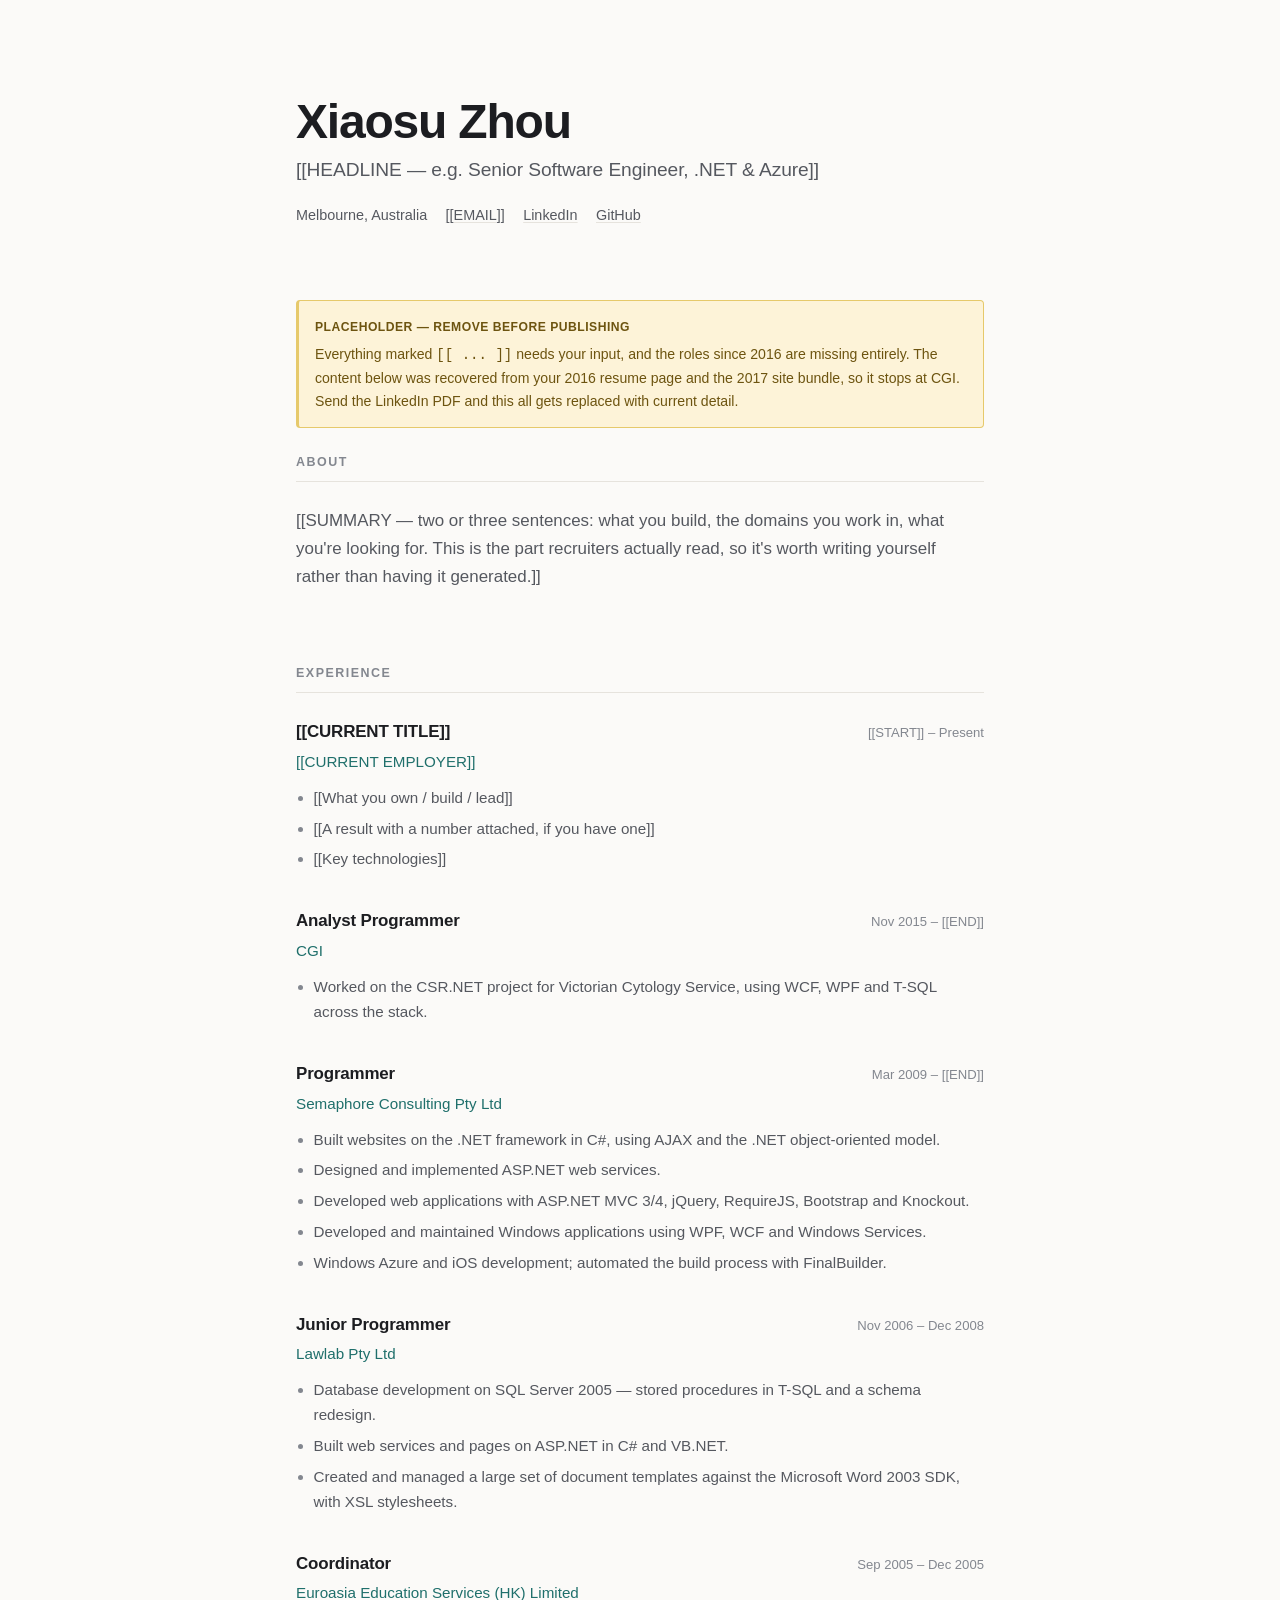
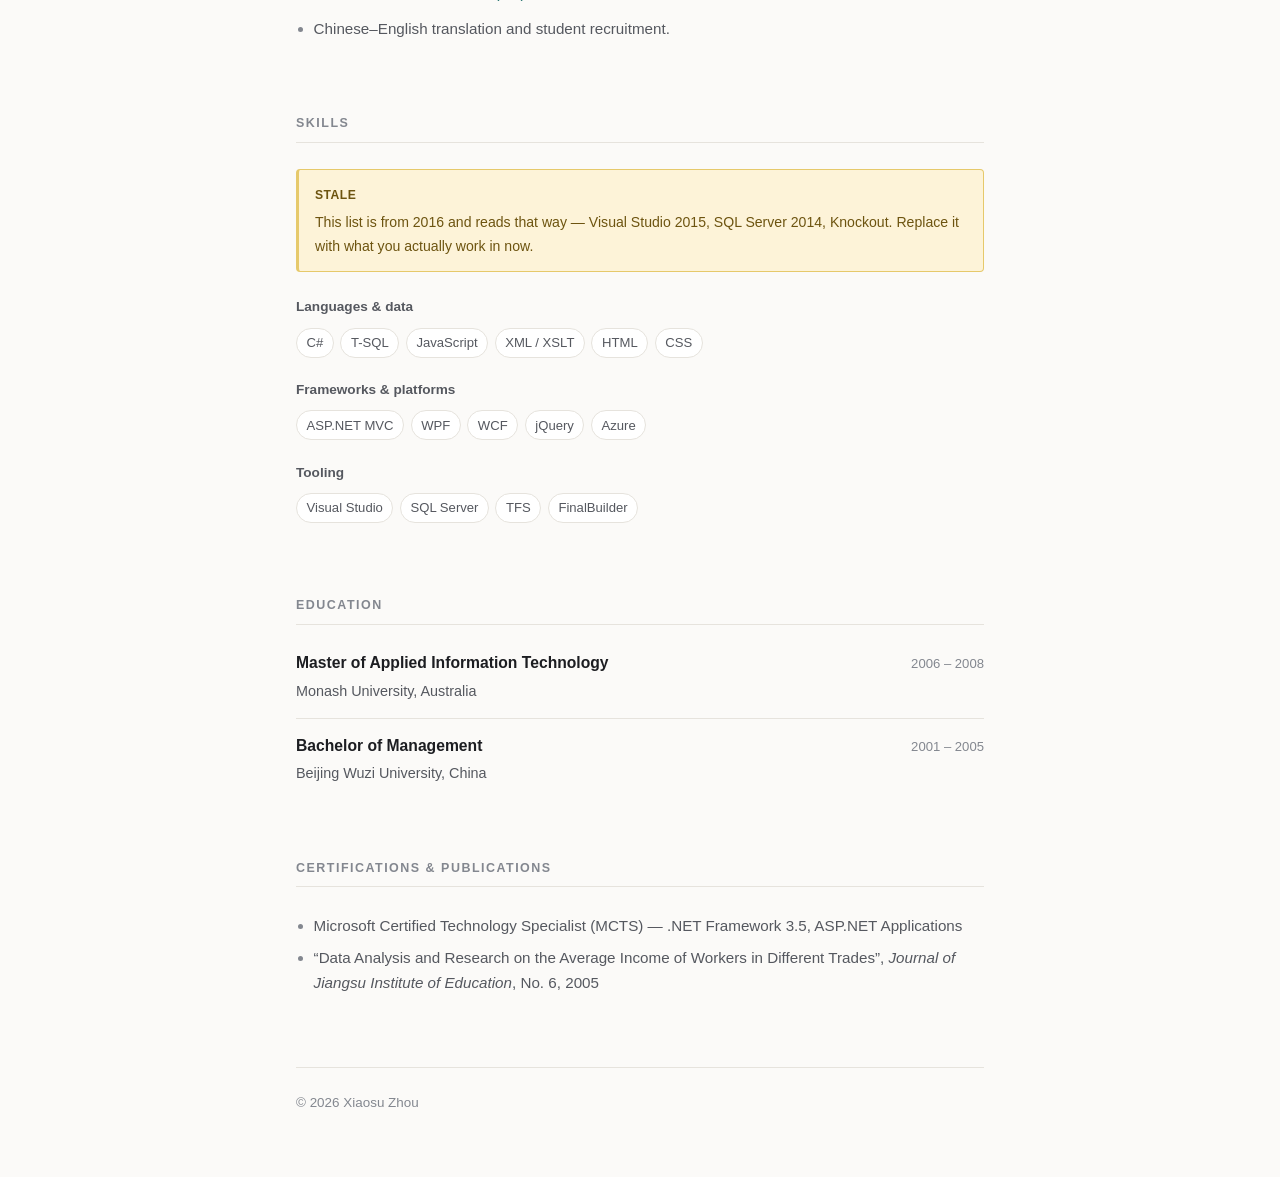
==== index.html @ 499b5896 "Add new plain HTML/CSS personal site Replaces the 2016 index.htm (moved to archive/) with a responsi" ====
<!DOCTYPE html>
<html lang="en">
<head>
<meta charset="utf-8">
<meta name="viewport" content="width=device-width, initial-scale=1">
<title>Xiaosu Zhou</title>
<meta name="description" content="Xiaosu Zhou — software developer based in Melbourne, Australia.">
<link rel="stylesheet" href="styles.css">
</head>
<body>
<main class="wrap">

   <header class="masthead">
      <h1 class="name">Xiaosu Zhou</h1>
      <p class="headline">[[HEADLINE — e.g. Senior Software Engineer, .NET &amp; Azure]]</p>
      <ul class="contact">
         <li>Melbourne, Australia</li>
         <li><a href="mailto:[[EMAIL]]">[[EMAIL]]</a></li>
         <li><a href="https://www.linkedin.com/in/xiaosu-zhou-181ba85/">LinkedIn</a></li>
         <li><a href="https://github.com/xiaosu">GitHub</a></li>
      </ul>
   </header>

   <div class="flag">
      <strong>Placeholder — remove before publishing</strong>
      <p>Everything marked <code>[[ ... ]]</code> needs your input, and the roles since 2016
         are missing entirely. The content below was recovered from your 2016 resume page and
         the 2017 site bundle, so it stops at CGI. Send the LinkedIn PDF and this all gets
         replaced with current detail.</p>
   </div>

   <section>
      <h2>About</h2>
      <p class="lede">[[SUMMARY — two or three sentences: what you build, the domains you work
         in, what you're looking for. This is the part recruiters actually read, so it's worth
         writing yourself rather than having it generated.]]</p>
   </section>

   <section>
      <h2>Experience</h2>

      <article class="role">
         <div class="role-head">
            <h3 class="role-title">[[CURRENT TITLE]]</h3>
            <span class="dates">[[START]] – Present</span>
         </div>
         <p class="employer">[[CURRENT EMPLOYER]]</p>
         <ul>
            <li>[[What you own / build / lead]]</li>
            <li>[[A result with a number attached, if you have one]]</li>
            <li>[[Key technologies]]</li>
         </ul>
      </article>

      <article class="role">
         <div class="role-head">
            <h3 class="role-title">Analyst Programmer</h3>
            <span class="dates">Nov 2015 – [[END]]</span>
         </div>
         <p class="employer">CGI</p>
         <ul>
            <li>Worked on the CSR.NET project for Victorian Cytology Service, using WCF, WPF
               and T-SQL across the stack.</li>
         </ul>
      </article>

      <article class="role">
         <div class="role-head">
            <h3 class="role-title">Programmer</h3>
            <span class="dates">Mar 2009 – [[END]]</span>
         </div>
         <p class="employer">Semaphore Consulting Pty Ltd</p>
         <ul>
            <li>Built websites on the .NET framework in C#, using AJAX and the .NET
               object-oriented model.</li>
            <li>Designed and implemented ASP.NET web services.</li>
            <li>Developed web applications with ASP.NET MVC 3/4, jQuery, RequireJS, Bootstrap
               and Knockout.</li>
            <li>Developed and maintained Windows applications using WPF, WCF and Windows
               Services.</li>
            <li>Windows Azure and iOS development; automated the build process with
               FinalBuilder.</li>
         </ul>
      </article>

      <article class="role">
         <div class="role-head">
            <h3 class="role-title">Junior Programmer</h3>
            <span class="dates">Nov 2006 – Dec 2008</span>
         </div>
         <p class="employer">Lawlab Pty Ltd</p>
         <ul>
            <li>Database development on SQL Server 2005 — stored procedures in T-SQL and a
               schema redesign.</li>
            <li>Built web services and pages on ASP.NET in C# and VB.NET.</li>
            <li>Created and managed a large set of document templates against the Microsoft
               Word 2003 SDK, with XSL stylesheets.</li>
         </ul>
      </article>

      <article class="role">
         <div class="role-head">
            <h3 class="role-title">Coordinator</h3>
            <span class="dates">Sep 2005 – Dec 2005</span>
         </div>
         <p class="employer">Euroasia Education Services (HK) Limited</p>
         <ul>
            <li>Chinese–English translation and student recruitment.</li>
         </ul>
      </article>
   </section>

   <section>
      <h2>Skills</h2>

      <div class="flag">
         <strong>Stale</strong>
         <p>This list is from 2016 and reads that way — Visual Studio 2015, SQL Server 2014,
            Knockout. Replace it with what you actually work in now.</p>
      </div>

      <div class="skill-group">
         <h3>Languages &amp; data</h3>
         <ul class="tags">
            <li>C#</li><li>T-SQL</li><li>JavaScript</li><li>XML / XSLT</li><li>HTML</li><li>CSS</li>
         </ul>
      </div>

      <div class="skill-group">
         <h3>Frameworks &amp; platforms</h3>
         <ul class="tags">
            <li>ASP.NET MVC</li><li>WPF</li><li>WCF</li><li>jQuery</li><li>Azure</li>
         </ul>
      </div>

      <div class="skill-group">
         <h3>Tooling</h3>
         <ul class="tags">
            <li>Visual Studio</li><li>SQL Server</li><li>TFS</li><li>FinalBuilder</li>
         </ul>
      </div>
   </section>

   <section>
      <h2>Education</h2>

      <div class="entry">
         <p class="entry-main">Master of Applied Information Technology</p>
         <span class="dates">2006 – 2008</span>
         <p class="entry-sub">Monash University, Australia</p>
      </div>

      <div class="entry">
         <p class="entry-main">Bachelor of Management</p>
         <span class="dates">2001 – 2005</span>
         <p class="entry-sub">Beijing Wuzi University, China</p>
      </div>
   </section>

   <section>
      <h2>Certifications &amp; publications</h2>
      <ul class="plain">
         <li>Microsoft Certified Technology Specialist (MCTS) — .NET Framework 3.5, ASP.NET
            Applications</li>
         <li>“Data Analysis and Research on the Average Income of Workers in Different Trades”,
            <em>Journal of Jiangsu Institute of Education</em>, No. 6, 2005</li>
      </ul>
   </section>

   <footer>
      <p>© <span id="year">2026</span> Xiaosu Zhou</p>
   </footer>

</main>

<script>
   document.getElementById('year').textContent = new Date().getFullYear();
</script>
</body>
</html>
---- styles.css ----
/* Xiaosu Zhou — personal site
   Plain CSS, no build step, no dependencies. */

:root {
   color-scheme: light dark;

   --bg: #fbfaf8;
   --surface: #ffffff;
   --text: #1c1d21;
   --text-soft: #55585f;
   --text-faint: #83878f;
   --rule: #e6e3dd;
   --accent: #1f6f6b;
   --accent-soft: #e8f1f0;
   --flag-bg: #fdf3d8;
   --flag-text: #6d5410;
   --flag-rule: #e6c96b;

   --measure: 46rem;
   --gap: clamp(2.5rem, 6vw, 4.5rem);
}

@media (prefers-color-scheme: dark) {
   :root {
      --bg: #15161a;
      --surface: #1c1e23;
      --text: #ececed;
      --text-soft: #a9adb5;
      --text-faint: #777c85;
      --rule: #2c2f36;
      --accent: #6fcfc6;
      --accent-soft: #17302f;
      --flag-bg: #2e2716;
      --flag-text: #e2c976;
      --flag-rule: #6b5a25;
   }
}

*, *::before, *::after { box-sizing: border-box; }

html { -webkit-text-size-adjust: 100%; }

body {
   margin: 0;
   padding: 0;
   background: var(--bg);
   color: var(--text);
   font: 400 1rem/1.65 ui-sans-serif, -apple-system, BlinkMacSystemFont, "Segoe UI",
         Roboto, "Helvetica Neue", Arial, sans-serif;
   font-feature-settings: "kern" 1;
   text-rendering: optimizeLegibility;
}

.wrap {
   max-width: var(--measure);
   margin: 0 auto;
   padding-inline: 1.5rem;
   padding-block: clamp(3rem, 9vw, 6rem) 4rem;
}

a {
   color: var(--accent);
   text-decoration-thickness: 1px;
   text-underline-offset: 2px;
}

a:hover { text-decoration-thickness: 2px; }

/* ---------- header ---------- */

.masthead { margin-bottom: var(--gap); }

.name {
   margin: 0 0 .35rem;
   font-size: clamp(2.1rem, 6vw, 3rem);
   font-weight: 650;
   letter-spacing: -.025em;
   line-height: 1.1;
}

.headline {
   margin: 0 0 1.15rem;
   font-size: clamp(1.05rem, 2.6vw, 1.2rem);
   font-weight: 400;
   color: var(--text-soft);
   letter-spacing: -.005em;
}

.contact {
   display: flex;
   flex-wrap: wrap;
   gap: .45rem 1.15rem;
   margin: 0;
   padding: 0;
   list-style: none;
   font-size: .9rem;
   color: var(--text-soft);
}

.contact a { color: inherit; text-decoration-color: var(--rule); }
.contact a:hover { color: var(--accent); text-decoration-color: currentColor; }

/* ---------- sections ---------- */

section { margin-bottom: var(--gap); }

h2 {
   margin: 0 0 1.6rem;
   padding-bottom: .5rem;
   border-bottom: 1px solid var(--rule);
   font-size: .78rem;
   font-weight: 600;
   letter-spacing: .12em;
   text-transform: uppercase;
   color: var(--text-faint);
}

.lede {
   margin: 0;
   font-size: 1.06rem;
   color: var(--text-soft);
}

.lede + .lede { margin-top: .9rem; }

/* ---------- experience ---------- */

.role { margin-bottom: 2.25rem; }
.role:last-child { margin-bottom: 0; }

.role-head {
   display: flex;
   flex-wrap: wrap;
   align-items: baseline;
   justify-content: space-between;
   gap: .15rem .75rem;
   margin-bottom: .15rem;
}

.role-title {
   margin: 0;
   font-size: 1.06rem;
   font-weight: 600;
   letter-spacing: -.01em;
}

.dates {
   font-size: .82rem;
   font-variant-numeric: tabular-nums;
   color: var(--text-faint);
   white-space: nowrap;
}

.employer {
   margin: 0 0 .7rem;
   font-size: .95rem;
   color: var(--accent);
}

.role ul {
   margin: 0;
   padding-left: 1.1rem;
   color: var(--text-soft);
   font-size: .95rem;
}

.role li { margin-bottom: .35rem; }
.role li::marker { color: var(--text-faint); }

/* ---------- skills ---------- */

.skill-group { margin-bottom: 1.35rem; }
.skill-group:last-child { margin-bottom: 0; }

.skill-group h3 {
   margin: 0 0 .55rem;
   font-size: .85rem;
   font-weight: 600;
   color: var(--text-soft);
}

.tags {
   display: flex;
   flex-wrap: wrap;
   gap: .4rem;
   margin: 0;
   padding: 0;
   list-style: none;
}

.tags li {
   padding: .2rem .6rem;
   border: 1px solid var(--rule);
   border-radius: 999px;
   background: var(--surface);
   font-size: .82rem;
   color: var(--text-soft);
}

/* ---------- compact entries ---------- */

.entry {
   display: flex;
   flex-wrap: wrap;
   align-items: baseline;
   justify-content: space-between;
   gap: .1rem .75rem;
   padding-bottom: .9rem;
   margin-bottom: .9rem;
   border-bottom: 1px solid var(--rule);
}

.entry:last-child { padding-bottom: 0; margin-bottom: 0; border-bottom: 0; }

.entry-main { margin: 0; font-size: .98rem; font-weight: 600; }
.entry-sub { margin: .1rem 0 0; font-size: .9rem; color: var(--text-soft); flex-basis: 100%; }

.plain { margin: 0; padding-left: 1.1rem; color: var(--text-soft); font-size: .95rem; }
.plain li { margin-bottom: .4rem; }
.plain li::marker { color: var(--text-faint); }

/* ---------- placeholder flags (remove before publishing) ---------- */

.flag {
   margin: 0 0 1.5rem;
   padding: .85rem 1rem;
   border: 1px solid var(--flag-rule);
   border-left-width: 3px;
   border-radius: 4px;
   background: var(--flag-bg);
   color: var(--flag-text);
   font-size: .88rem;
}

.flag strong { letter-spacing: .04em; text-transform: uppercase; font-size: .76rem; }
.flag p { margin: .3rem 0 0; }

/* ---------- footer ---------- */

footer {
   padding-top: 1.5rem;
   border-top: 1px solid var(--rule);
   font-size: .84rem;
   color: var(--text-faint);
}

footer p { margin: 0; }

/* ---------- print ---------- */

@media print {
   :root {
      --bg: #fff; --surface: #fff; --text: #000; --text-soft: #222;
      --text-faint: #555; --rule: #ccc; --accent: #000;
   }
   .wrap { max-width: none; padding: 0; }
   .flag { display: none; }
   section { margin-bottom: 1.5rem; page-break-inside: avoid; }
   .role { page-break-inside: avoid; }
   a { text-decoration: none; }
}
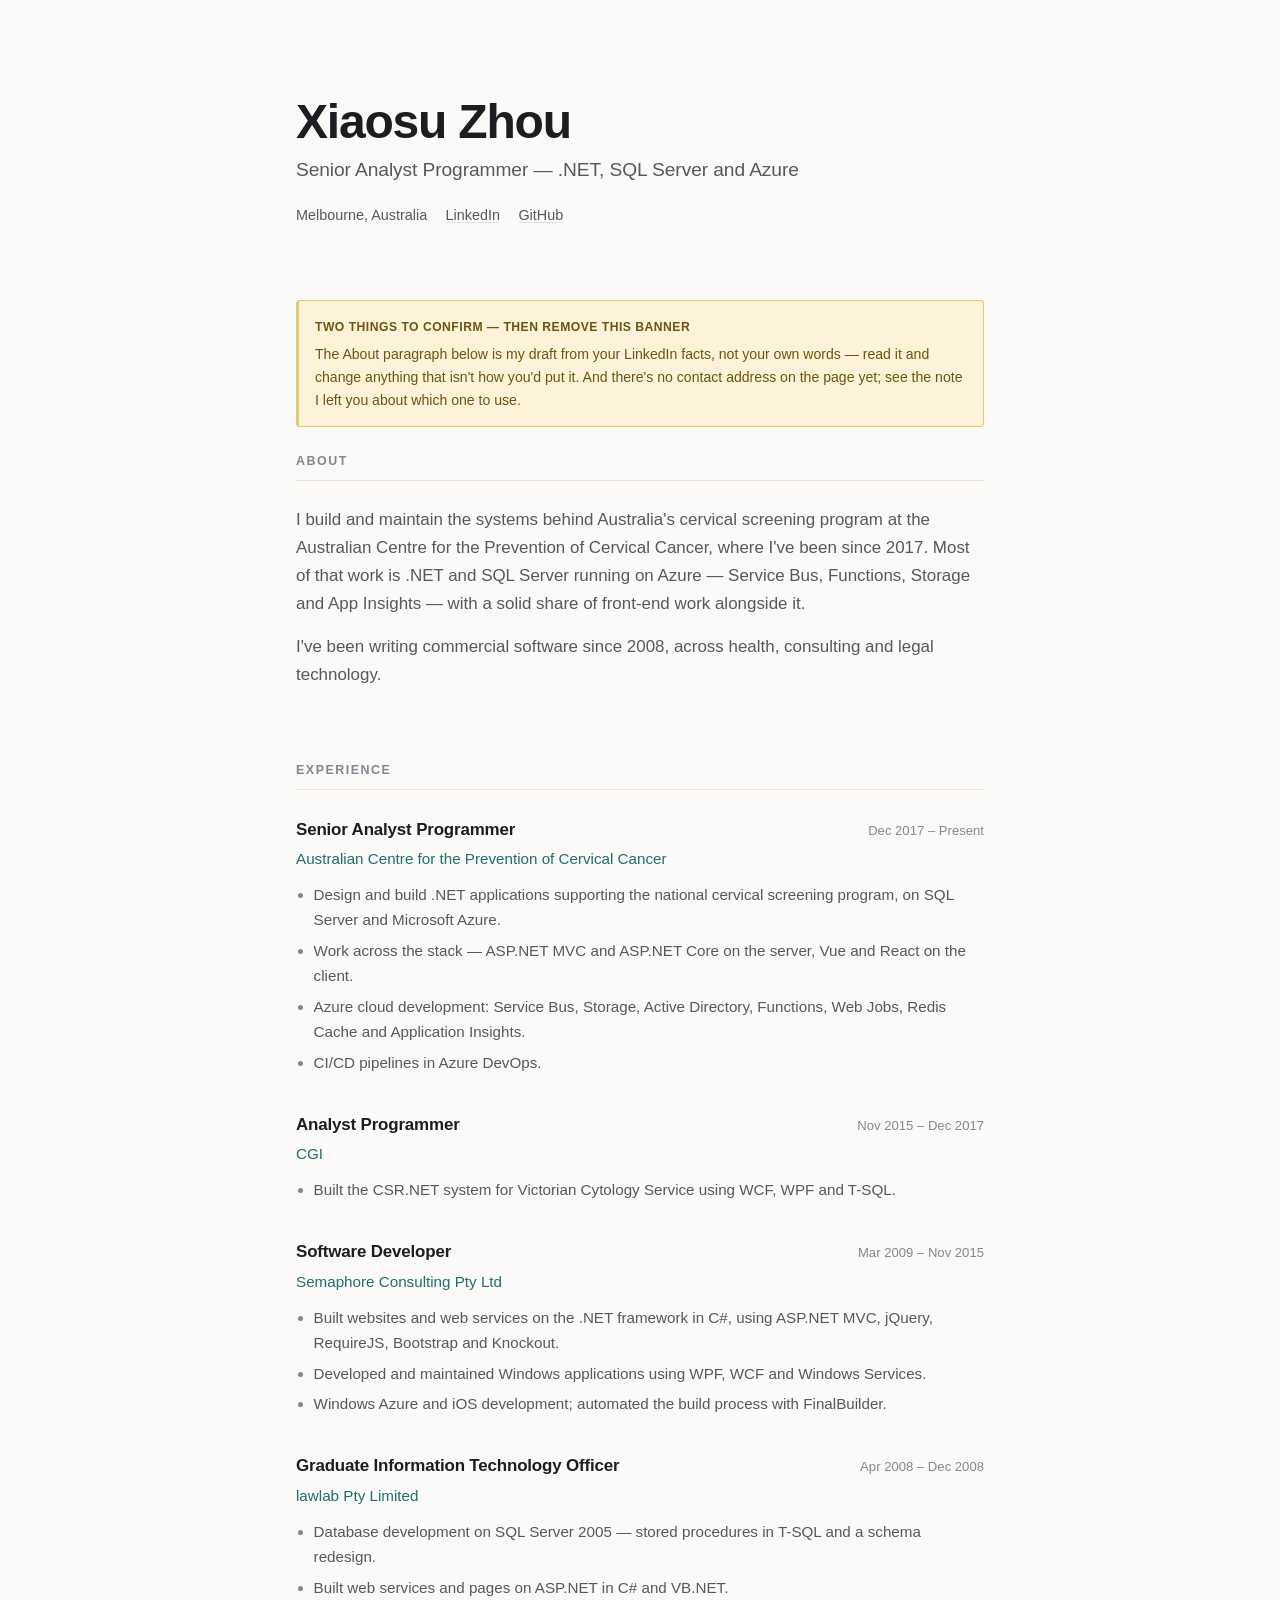
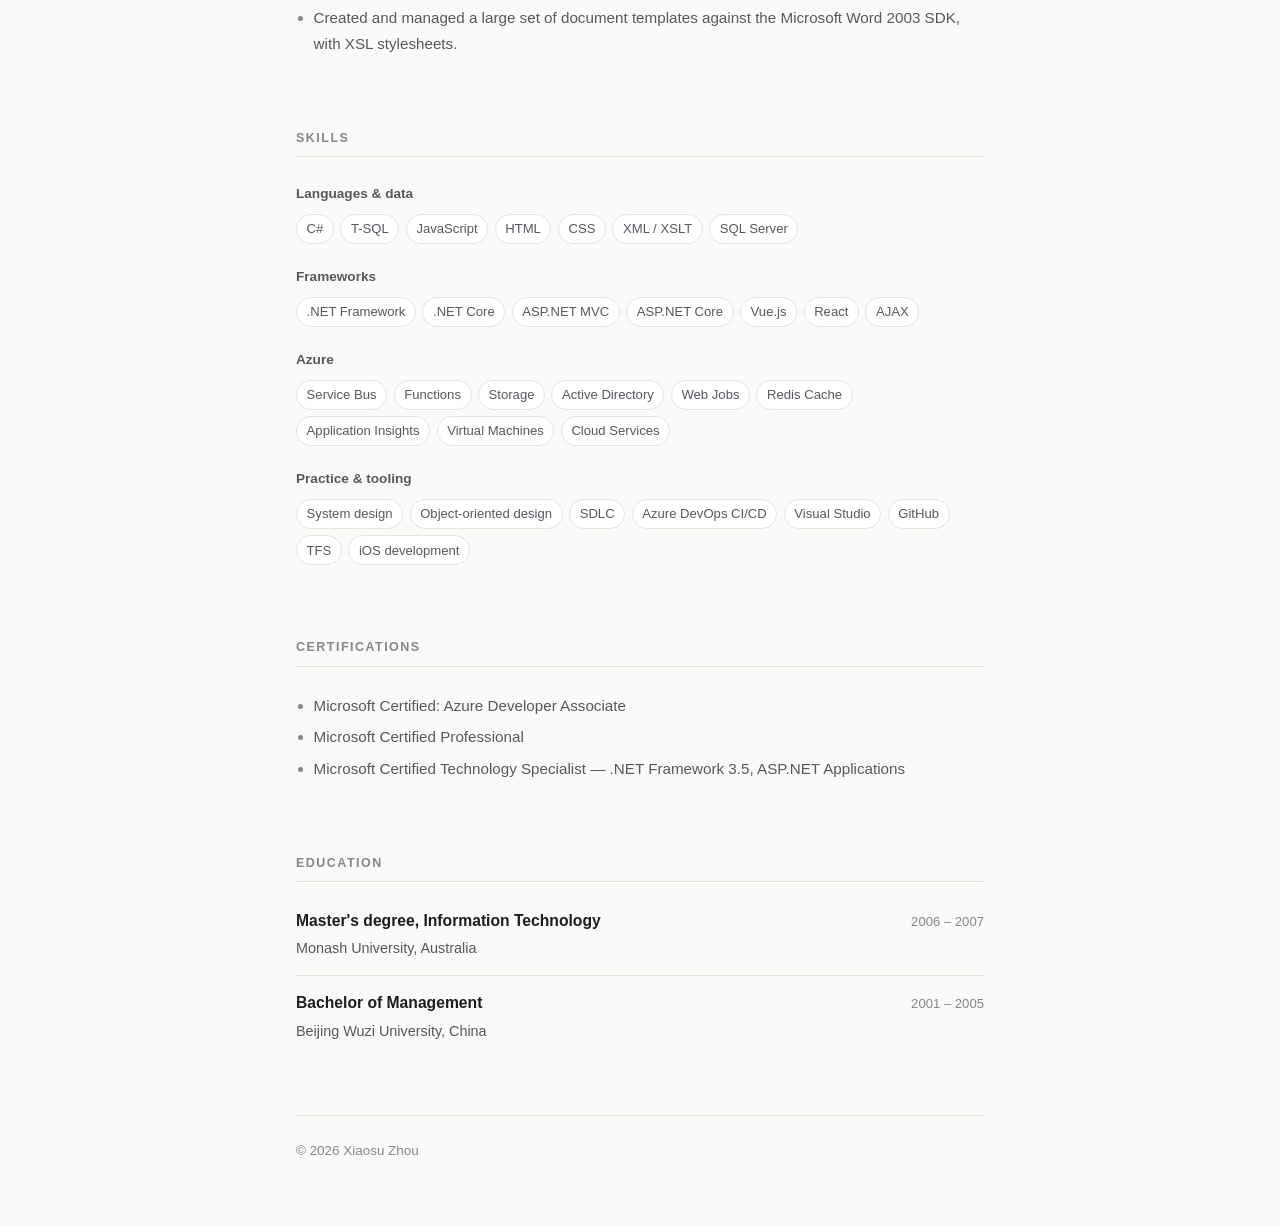
==== commit 9150c240: "Fill site content from current LinkedIn profile Adds ACPCC role (Dec 2017-present), corrects lawlab " ====
--- a/index.html
+++ b/index.html
@@ -4,7 +4,7 @@
 <meta charset="utf-8">
 <meta name="viewport" content="width=device-width, initial-scale=1">
 <title>Xiaosu Zhou</title>
-<meta name="description" content="Xiaosu Zhou — software developer based in Melbourne, Australia.">
+<meta name="description" content="Xiaosu Zhou — Senior Analyst Programmer in Melbourne, Australia. .NET, SQL Server and Azure.">
 <link rel="stylesheet" href="styles.css">
 </head>
 <body>
@@ -12,28 +12,30 @@
 
    <header class="masthead">
       <h1 class="name">Xiaosu Zhou</h1>
-      <p class="headline">[[HEADLINE — e.g. Senior Software Engineer, .NET &amp; Azure]]</p>
+      <p class="headline">Senior Analyst Programmer — .NET, SQL Server and Azure</p>
       <ul class="contact">
          <li>Melbourne, Australia</li>
-         <li><a href="mailto:[[EMAIL]]">[[EMAIL]]</a></li>
          <li><a href="https://www.linkedin.com/in/xiaosu-zhou-181ba85/">LinkedIn</a></li>
          <li><a href="https://github.com/xiaosu">GitHub</a></li>
       </ul>
    </header>
 
    <div class="flag">
-      <strong>Placeholder — remove before publishing</strong>
-      <p>Everything marked <code>[[ ... ]]</code> needs your input, and the roles since 2016
-         are missing entirely. The content below was recovered from your 2016 resume page and
-         the 2017 site bundle, so it stops at CGI. Send the LinkedIn PDF and this all gets
-         replaced with current detail.</p>
+      <strong>Two things to confirm — then remove this banner</strong>
+      <p>The About paragraph below is my draft from your LinkedIn facts, not your own words —
+         read it and change anything that isn't how you'd put it. And there's no contact
+         address on the page yet; see the note I left you about which one to use.</p>
    </div>
 
    <section>
       <h2>About</h2>
-      <p class="lede">[[SUMMARY — two or three sentences: what you build, the domains you work
-         in, what you're looking for. This is the part recruiters actually read, so it's worth
-         writing yourself rather than having it generated.]]</p>
+      <p class="lede">I build and maintain the systems behind Australia's cervical screening
+         program at the Australian Centre for the Prevention of Cervical Cancer, where I've
+         been since 2017. Most of that work is .NET and SQL Server running on Azure — Service
+         Bus, Functions, Storage and App Insights — with a solid share of front-end work
+         alongside it.</p>
+      <p class="lede">I've been writing commercial software since 2008, across health,
+         consulting and legal technology.</p>
    </section>
 
    <section>
@@ -41,41 +43,42 @@
 
       <article class="role">
          <div class="role-head">
-            <h3 class="role-title">[[CURRENT TITLE]]</h3>
-            <span class="dates">[[START]] – Present</span>
+            <h3 class="role-title">Senior Analyst Programmer</h3>
+            <span class="dates">Dec 2017 – Present</span>
          </div>
-         <p class="employer">[[CURRENT EMPLOYER]]</p>
+         <p class="employer">Australian Centre for the Prevention of Cervical Cancer</p>
          <ul>
-            <li>[[What you own / build / lead]]</li>
-            <li>[[A result with a number attached, if you have one]]</li>
-            <li>[[Key technologies]]</li>
+            <li>Design and build .NET applications supporting the national cervical screening
+               program, on SQL Server and Microsoft Azure.</li>
+            <li>Work across the stack — ASP.NET MVC and ASP.NET Core on the server, Vue and
+               React on the client.</li>
+            <li>Azure cloud development: Service Bus, Storage, Active Directory, Functions, Web
+               Jobs, Redis Cache and Application Insights.</li>
+            <li>CI/CD pipelines in Azure DevOps.</li>
          </ul>
       </article>
 
       <article class="role">
          <div class="role-head">
             <h3 class="role-title">Analyst Programmer</h3>
-            <span class="dates">Nov 2015 – [[END]]</span>
+            <span class="dates">Nov 2015 – Dec 2017</span>
          </div>
          <p class="employer">CGI</p>
          <ul>
-            <li>Worked on the CSR.NET project for Victorian Cytology Service, using WCF, WPF
-               and T-SQL across the stack.</li>
+            <li>Built the CSR.NET system for Victorian Cytology Service using WCF, WPF and
+               T-SQL.</li>
          </ul>
       </article>
 
       <article class="role">
          <div class="role-head">
-            <h3 class="role-title">Programmer</h3>
-            <span class="dates">Mar 2009 – [[END]]</span>
+            <h3 class="role-title">Software Developer</h3>
+            <span class="dates">Mar 2009 – Nov 2015</span>
          </div>
          <p class="employer">Semaphore Consulting Pty Ltd</p>
          <ul>
-            <li>Built websites on the .NET framework in C#, using AJAX and the .NET
-               object-oriented model.</li>
-            <li>Designed and implemented ASP.NET web services.</li>
-            <li>Developed web applications with ASP.NET MVC 3/4, jQuery, RequireJS, Bootstrap
-               and Knockout.</li>
+            <li>Built websites and web services on the .NET framework in C#, using ASP.NET MVC,
+               jQuery, RequireJS, Bootstrap and Knockout.</li>
             <li>Developed and maintained Windows applications using WPF, WCF and Windows
                Services.</li>
             <li>Windows Azure and iOS development; automated the build process with
@@ -85,10 +88,10 @@
 
       <article class="role">
          <div class="role-head">
-            <h3 class="role-title">Junior Programmer</h3>
-            <span class="dates">Nov 2006 – Dec 2008</span>
+            <h3 class="role-title">Graduate Information Technology Officer</h3>
+            <span class="dates">Apr 2008 – Dec 2008</span>
          </div>
-         <p class="employer">Lawlab Pty Ltd</p>
+         <p class="employer">lawlab Pty Limited</p>
          <ul>
             <li>Database development on SQL Server 2005 — stored procedures in T-SQL and a
                schema redesign.</li>
@@ -97,56 +100,62 @@
                Word 2003 SDK, with XSL stylesheets.</li>
          </ul>
       </article>
-
-      <article class="role">
-         <div class="role-head">
-            <h3 class="role-title">Coordinator</h3>
-            <span class="dates">Sep 2005 – Dec 2005</span>
-         </div>
-         <p class="employer">Euroasia Education Services (HK) Limited</p>
-         <ul>
-            <li>Chinese–English translation and student recruitment.</li>
-         </ul>
-      </article>
    </section>
 
    <section>
       <h2>Skills</h2>
 
-      <div class="flag">
-         <strong>Stale</strong>
-         <p>This list is from 2016 and reads that way — Visual Studio 2015, SQL Server 2014,
-            Knockout. Replace it with what you actually work in now.</p>
-      </div>
-
       <div class="skill-group">
          <h3>Languages &amp; data</h3>
          <ul class="tags">
-            <li>C#</li><li>T-SQL</li><li>JavaScript</li><li>XML / XSLT</li><li>HTML</li><li>CSS</li>
+            <li>C#</li><li>T-SQL</li><li>JavaScript</li><li>HTML</li><li>CSS</li>
+            <li>XML / XSLT</li><li>SQL Server</li>
          </ul>
       </div>
 
       <div class="skill-group">
-         <h3>Frameworks &amp; platforms</h3>
+         <h3>Frameworks</h3>
          <ul class="tags">
-            <li>ASP.NET MVC</li><li>WPF</li><li>WCF</li><li>jQuery</li><li>Azure</li>
+            <li>.NET Framework</li><li>.NET Core</li><li>ASP.NET MVC</li><li>ASP.NET Core</li>
+            <li>Vue.js</li><li>React</li><li>AJAX</li>
          </ul>
       </div>
 
       <div class="skill-group">
-         <h3>Tooling</h3>
+         <h3>Azure</h3>
          <ul class="tags">
-            <li>Visual Studio</li><li>SQL Server</li><li>TFS</li><li>FinalBuilder</li>
+            <li>Service Bus</li><li>Functions</li><li>Storage</li><li>Active Directory</li>
+            <li>Web Jobs</li><li>Redis Cache</li><li>Application Insights</li>
+            <li>Virtual Machines</li><li>Cloud Services</li>
          </ul>
       </div>
+
+      <div class="skill-group">
+         <h3>Practice &amp; tooling</h3>
+         <ul class="tags">
+            <li>System design</li><li>Object-oriented design</li><li>SDLC</li>
+            <li>Azure DevOps CI/CD</li><li>Visual Studio</li><li>GitHub</li><li>TFS</li>
+            <li>iOS development</li>
+         </ul>
+      </div>
+   </section>
+
+   <section>
+      <h2>Certifications</h2>
+      <ul class="plain">
+         <li>Microsoft Certified: Azure Developer Associate</li>
+         <li>Microsoft Certified Professional</li>
+         <li>Microsoft Certified Technology Specialist — .NET Framework 3.5, ASP.NET
+            Applications</li>
+      </ul>
    </section>
 
    <section>
       <h2>Education</h2>
 
       <div class="entry">
-         <p class="entry-main">Master of Applied Information Technology</p>
-         <span class="dates">2006 – 2008</span>
+         <p class="entry-main">Master's degree, Information Technology</p>
+         <span class="dates">2006 – 2007</span>
          <p class="entry-sub">Monash University, Australia</p>
       </div>
 
@@ -155,16 +164,6 @@
          <span class="dates">2001 – 2005</span>
          <p class="entry-sub">Beijing Wuzi University, China</p>
       </div>
-   </section>
-
-   <section>
-      <h2>Certifications &amp; publications</h2>
-      <ul class="plain">
-         <li>Microsoft Certified Technology Specialist (MCTS) — .NET Framework 3.5, ASP.NET
-            Applications</li>
-         <li>“Data Analysis and Research on the Average Income of Workers in Different Trades”,
-            <em>Journal of Jiangsu Institute of Education</em>, No. 6, 2005</li>
-      </ul>
    </section>
 
    <footer>
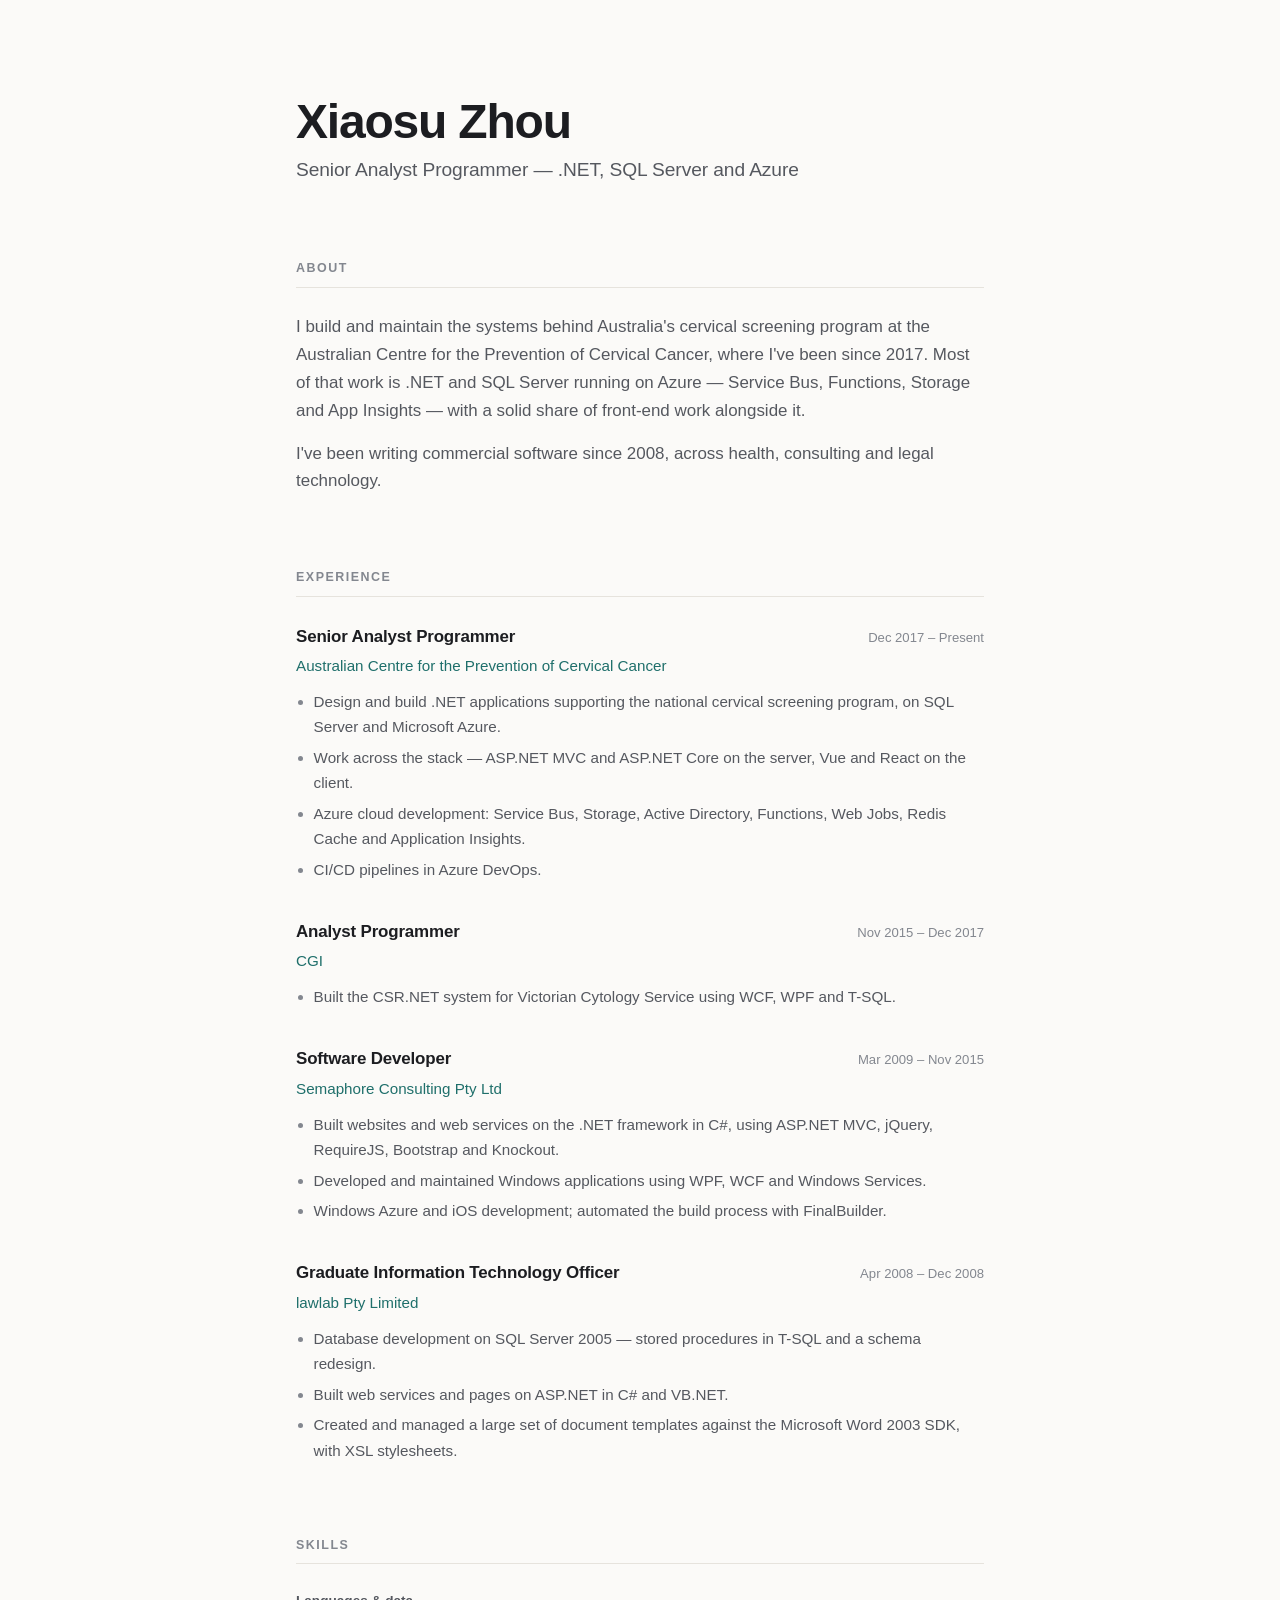
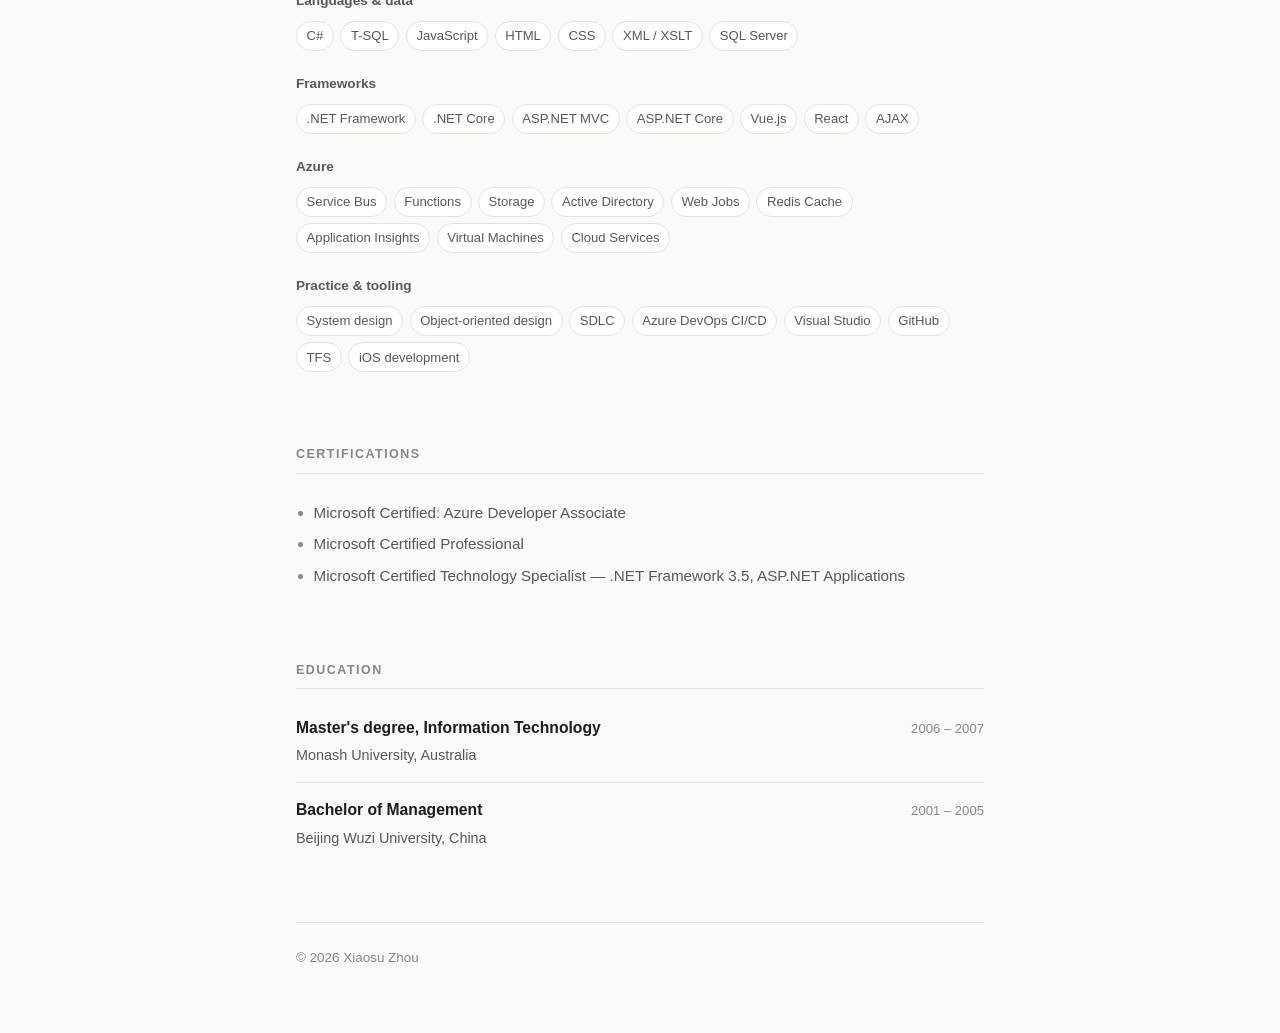
==== commit 5f2d3a8e: "Remove contact list and placeholder banner Page now carries name and headline only in the header. Dr" ====
--- a/index.html
+++ b/index.html
@@ -13,19 +13,7 @@
    <header class="masthead">
       <h1 class="name">Xiaosu Zhou</h1>
       <p class="headline">Senior Analyst Programmer — .NET, SQL Server and Azure</p>
-      <ul class="contact">
-         <li>Melbourne, Australia</li>
-         <li><a href="https://www.linkedin.com/in/xiaosu-zhou-181ba85/">LinkedIn</a></li>
-         <li><a href="https://github.com/xiaosu">GitHub</a></li>
-      </ul>
    </header>
-
-   <div class="flag">
-      <strong>Two things to confirm — then remove this banner</strong>
-      <p>The About paragraph below is my draft from your LinkedIn facts, not your own words —
-         read it and change anything that isn't how you'd put it. And there's no contact
-         address on the page yet; see the note I left you about which one to use.</p>
-   </div>
 
    <section>
       <h2>About</h2>
--- a/styles.css
+++ b/styles.css
@@ -11,10 +11,6 @@
    --text-faint: #83878f;
    --rule: #e6e3dd;
    --accent: #1f6f6b;
-   --accent-soft: #e8f1f0;
-   --flag-bg: #fdf3d8;
-   --flag-text: #6d5410;
-   --flag-rule: #e6c96b;
 
    --measure: 46rem;
    --gap: clamp(2.5rem, 6vw, 4.5rem);
@@ -29,10 +25,6 @@
       --text-faint: #777c85;
       --rule: #2c2f36;
       --accent: #6fcfc6;
-      --accent-soft: #17302f;
-      --flag-bg: #2e2716;
-      --flag-text: #e2c976;
-      --flag-rule: #6b5a25;
    }
 }
 
@@ -85,20 +77,6 @@
    color: var(--text-soft);
    letter-spacing: -.005em;
 }
-
-.contact {
-   display: flex;
-   flex-wrap: wrap;
-   gap: .45rem 1.15rem;
-   margin: 0;
-   padding: 0;
-   list-style: none;
-   font-size: .9rem;
-   color: var(--text-soft);
-}
-
-.contact a { color: inherit; text-decoration-color: var(--rule); }
-.contact a:hover { color: var(--accent); text-decoration-color: currentColor; }
 
 /* ---------- sections ---------- */
 
@@ -219,22 +197,6 @@
 .plain li { margin-bottom: .4rem; }
 .plain li::marker { color: var(--text-faint); }
 
-/* ---------- placeholder flags (remove before publishing) ---------- */
-
-.flag {
-   margin: 0 0 1.5rem;
-   padding: .85rem 1rem;
-   border: 1px solid var(--flag-rule);
-   border-left-width: 3px;
-   border-radius: 4px;
-   background: var(--flag-bg);
-   color: var(--flag-text);
-   font-size: .88rem;
-}
-
-.flag strong { letter-spacing: .04em; text-transform: uppercase; font-size: .76rem; }
-.flag p { margin: .3rem 0 0; }
-
 /* ---------- footer ---------- */
 
 footer {
@@ -254,7 +216,6 @@
       --text-faint: #555; --rule: #ccc; --accent: #000;
    }
    .wrap { max-width: none; padding: 0; }
-   .flag { display: none; }
    section { margin-bottom: 1.5rem; page-break-inside: avoid; }
    .role { page-break-inside: avoid; }
    a { text-decoration: none; }
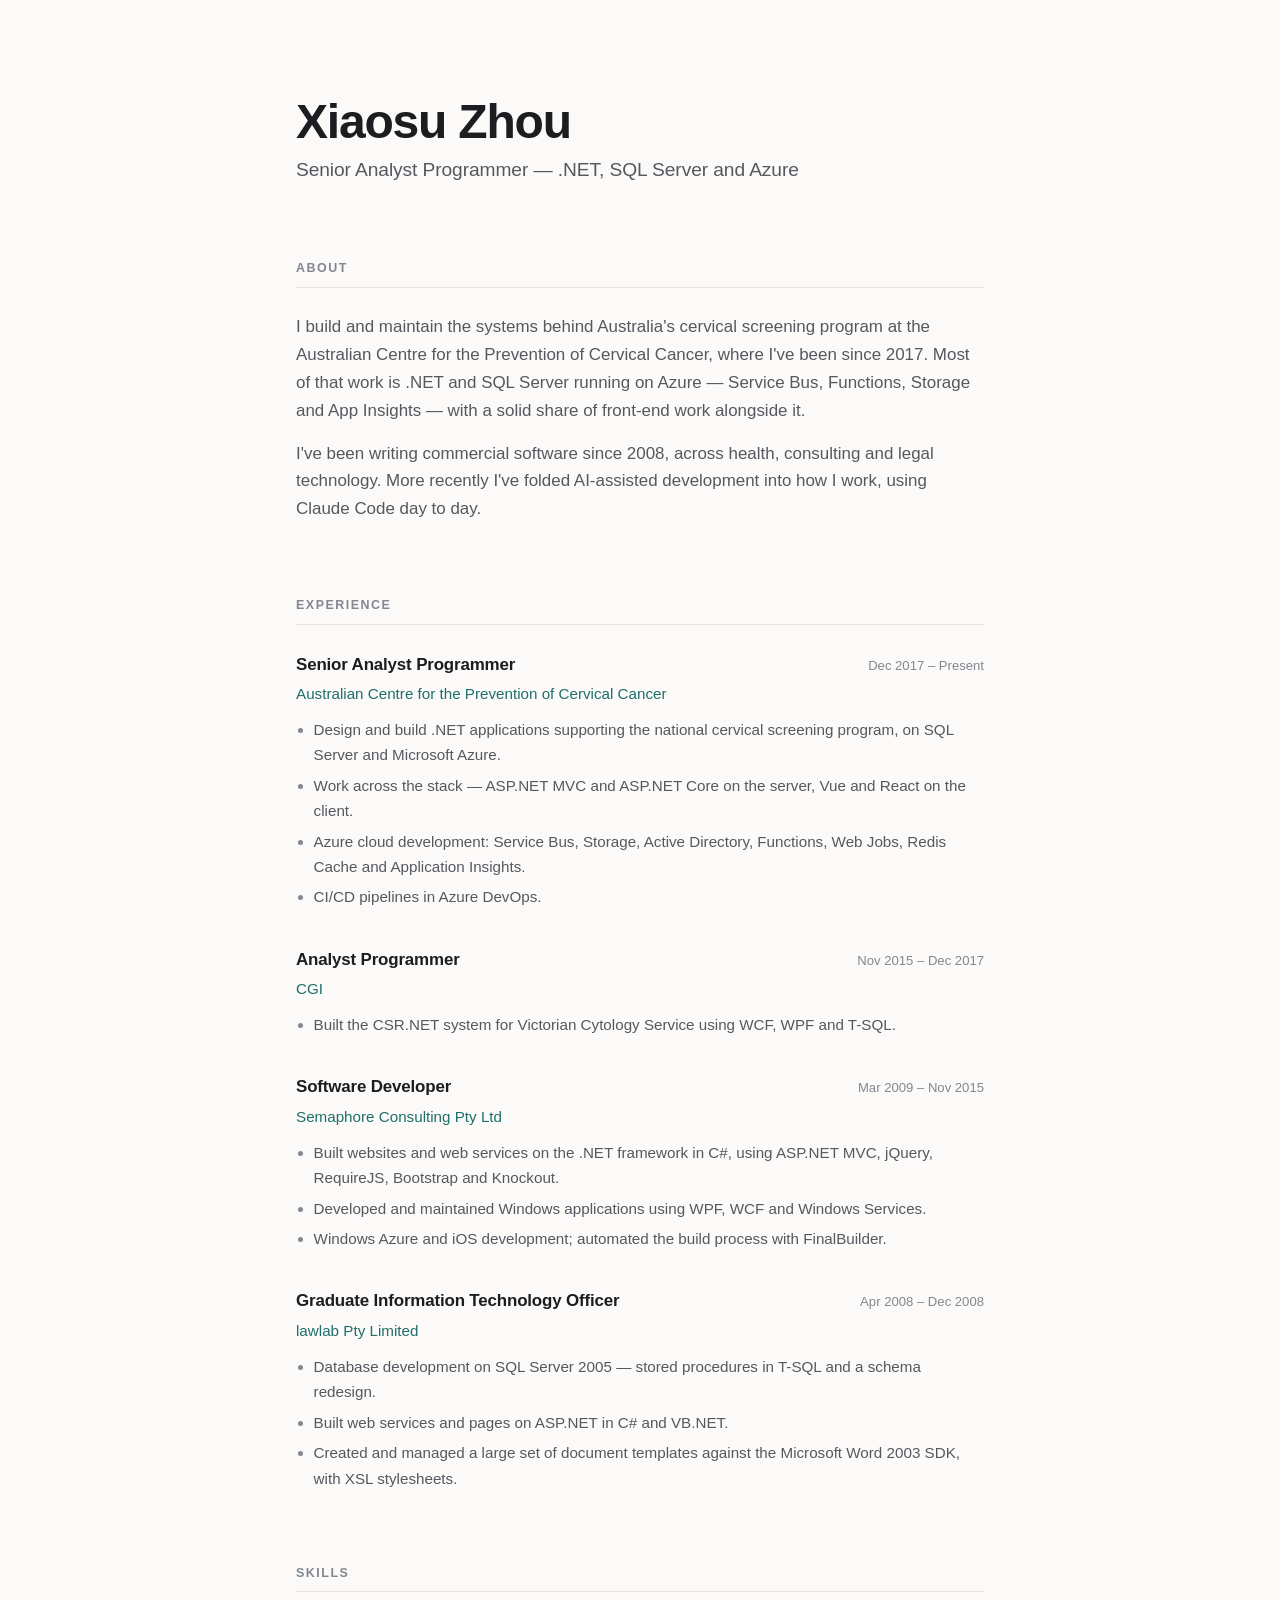
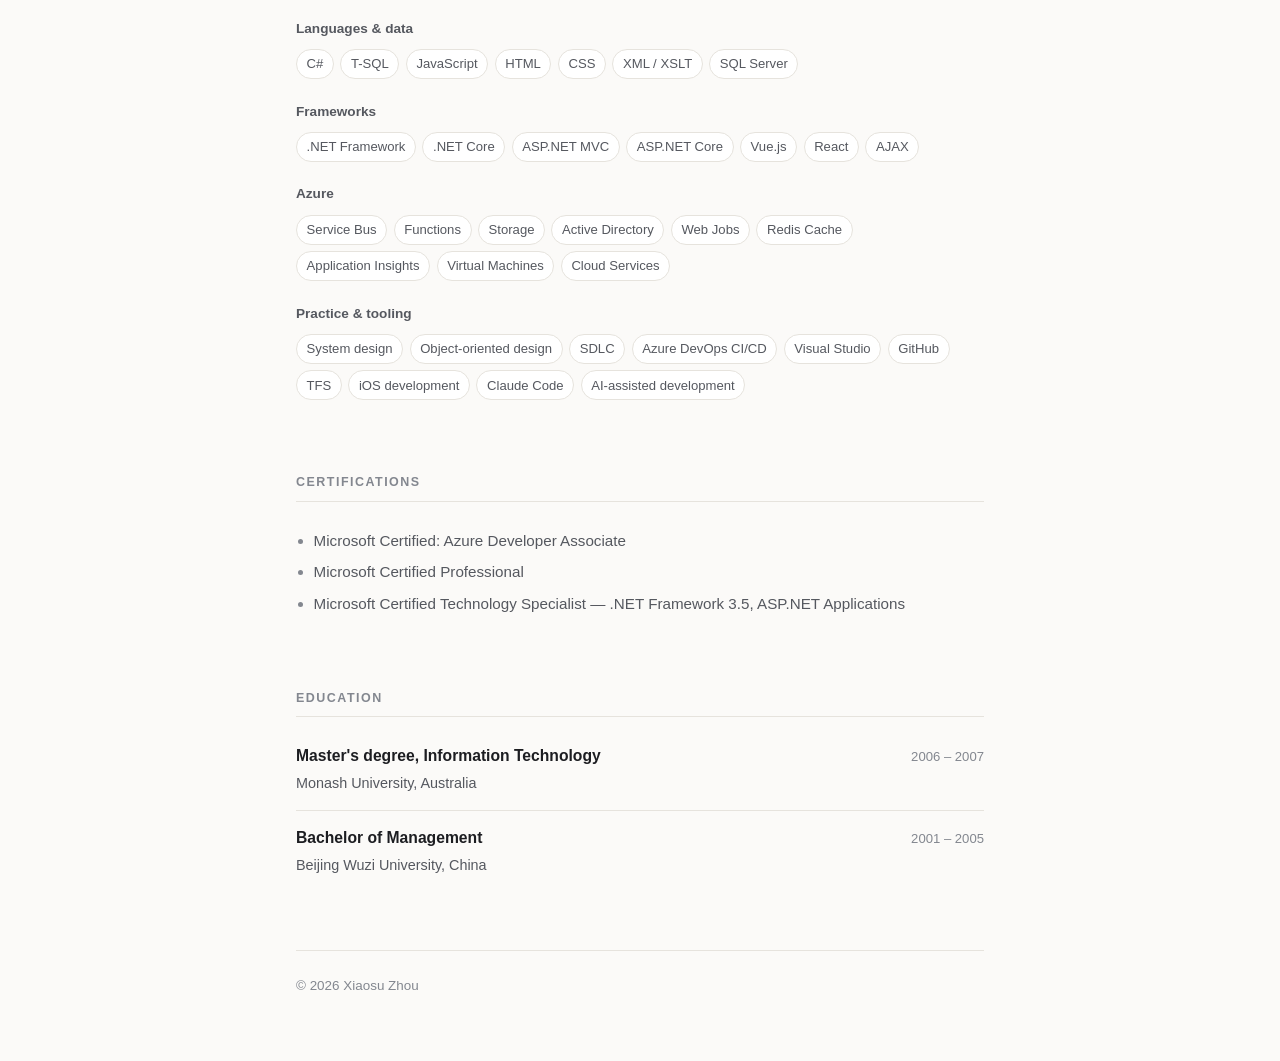
==== commit 40d7c721: "Mention AI-assisted development with Claude Code Co-Authored-By: Claude Opus 5 (1M context) <noreply" ====
--- a/index.html
+++ b/index.html
@@ -23,7 +23,8 @@
          Bus, Functions, Storage and App Insights — with a solid share of front-end work
          alongside it.</p>
       <p class="lede">I've been writing commercial software since 2008, across health,
-         consulting and legal technology.</p>
+         consulting and legal technology. More recently I've folded AI-assisted development
+         into how I work, using Claude Code day to day.</p>
    </section>
 
    <section>
@@ -123,7 +124,7 @@
          <ul class="tags">
             <li>System design</li><li>Object-oriented design</li><li>SDLC</li>
             <li>Azure DevOps CI/CD</li><li>Visual Studio</li><li>GitHub</li><li>TFS</li>
-            <li>iOS development</li>
+            <li>iOS development</li><li>Claude Code</li><li>AI-assisted development</li>
          </ul>
       </div>
    </section>
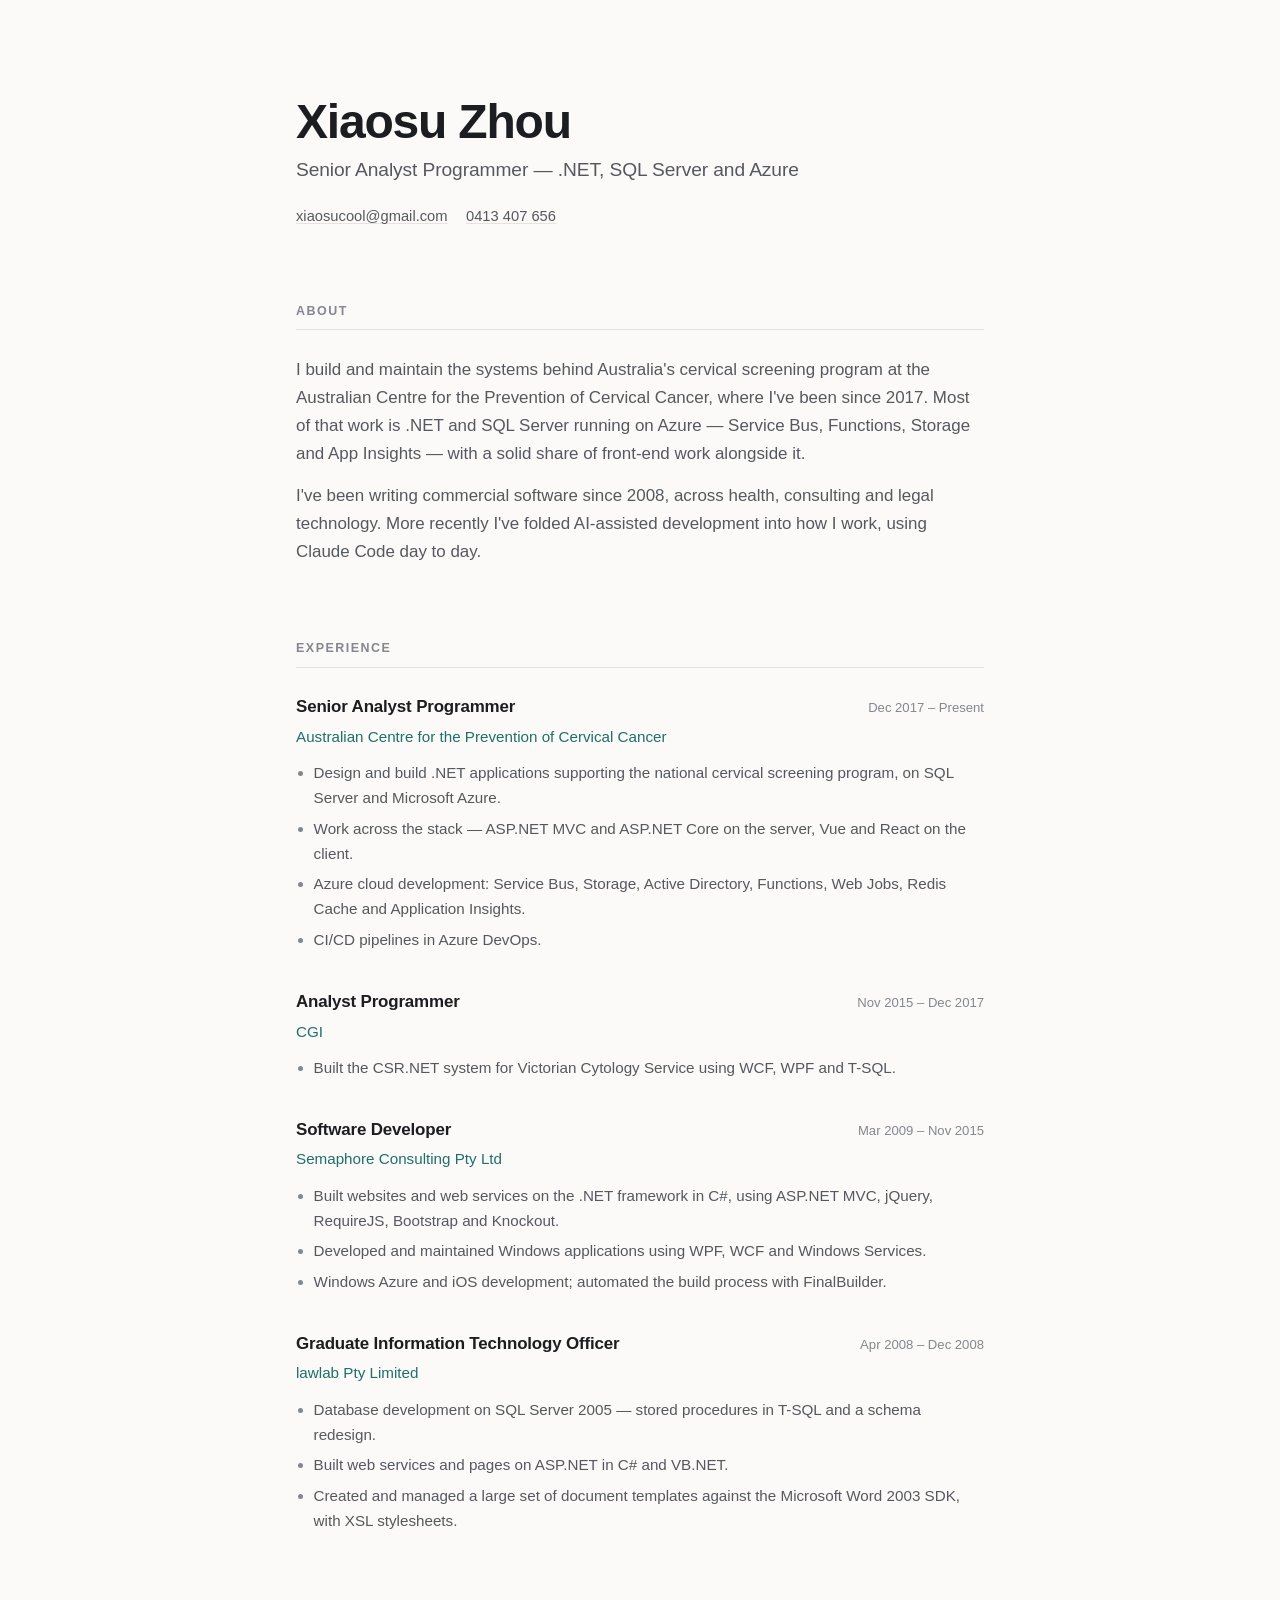
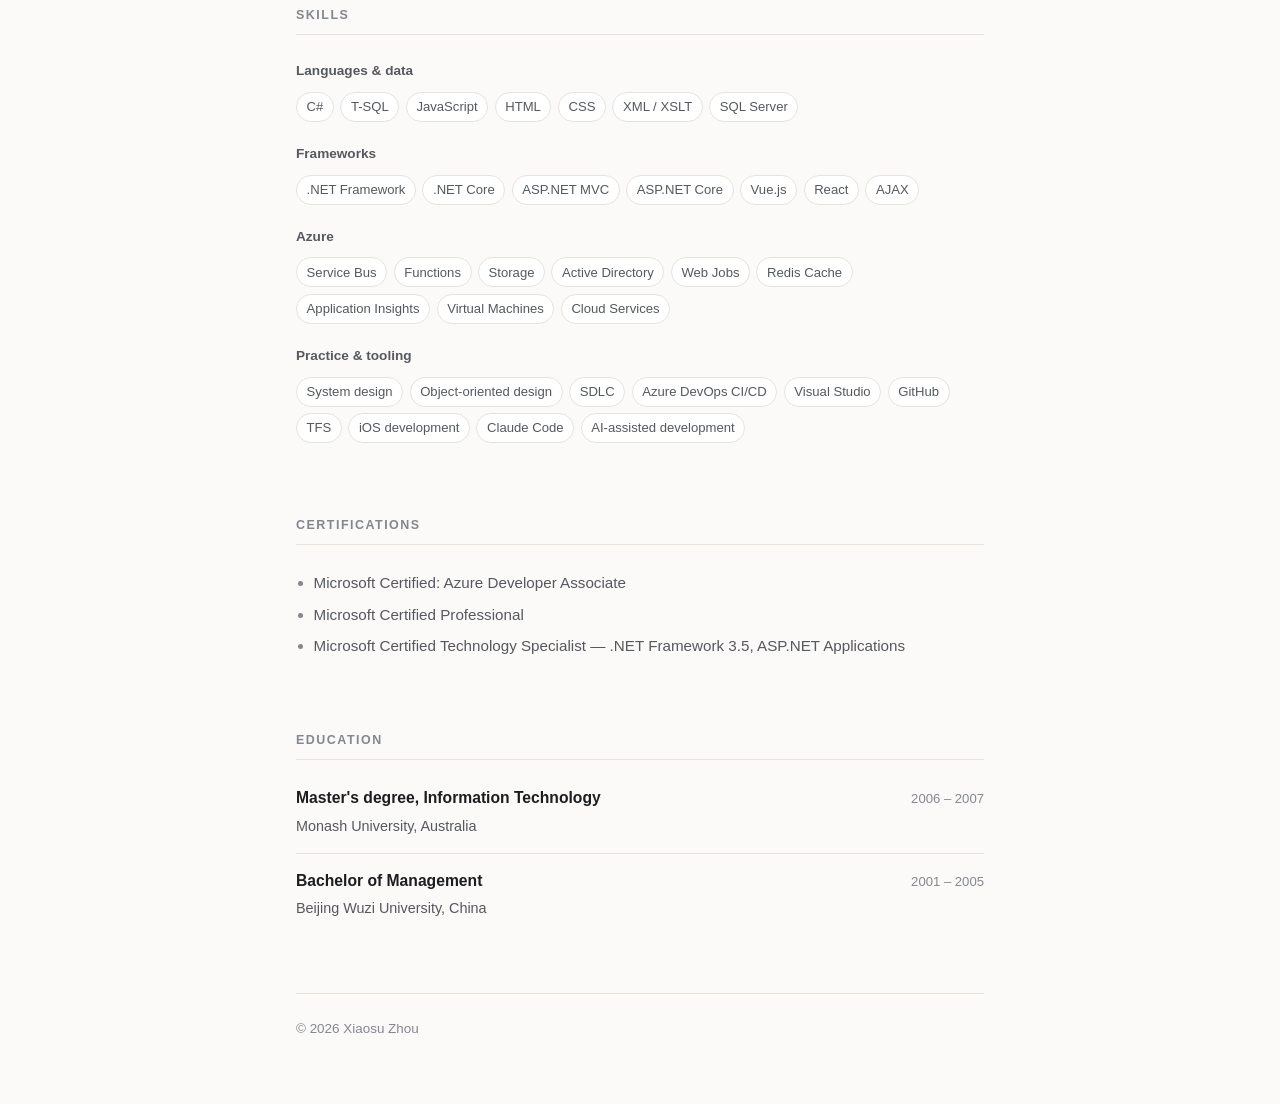
==== commit 66ed822e: "Merge contact details Co-Authored-By: Claude Opus 5 (1M context) <noreply@anthropic.com>" ====
--- a/index.html
+++ b/index.html
@@ -13,6 +13,10 @@
    <header class="masthead">
       <h1 class="name">Xiaosu Zhou</h1>
       <p class="headline">Senior Analyst Programmer — .NET, SQL Server and Azure</p>
+      <ul class="contact">
+         <li><a href="mailto:xiaosucool@gmail.com">xiaosucool@gmail.com</a></li>
+         <li><a href="tel:+61413407656">0413 407 656</a></li>
+      </ul>
    </header>
 
    <section>
--- a/styles.css
+++ b/styles.css
@@ -77,6 +77,19 @@
    color: var(--text-soft);
    letter-spacing: -.005em;
 }
+.contact {
+   display: flex;
+   flex-wrap: wrap;
+   gap: .35rem 1.15rem;
+   margin: 0;
+   padding: 0;
+   list-style: none;
+   font-size: .92rem;
+   color: var(--text-soft);
+}
+
+.contact a { color: inherit; text-decoration-color: var(--rule); }
+.contact a:hover { color: var(--accent); text-decoration-color: currentColor; }
 
 /* ---------- sections ---------- */
 
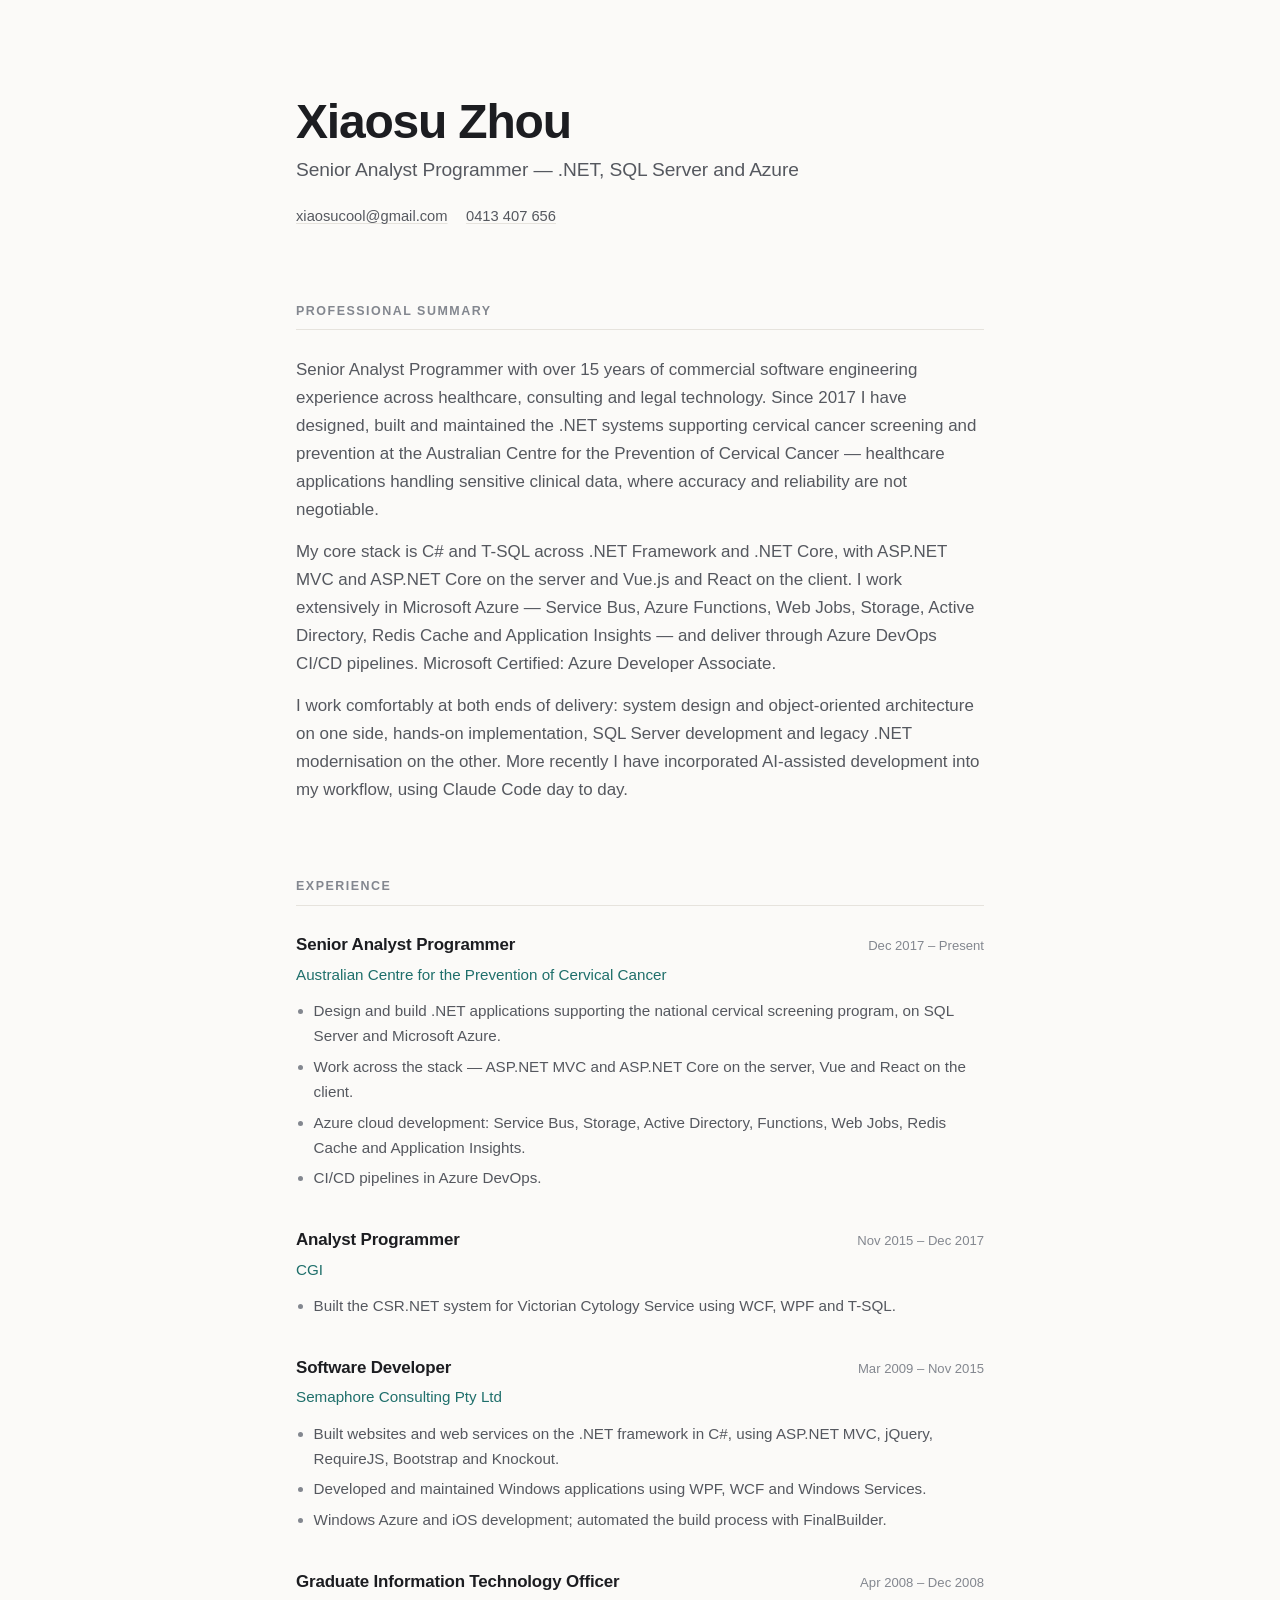
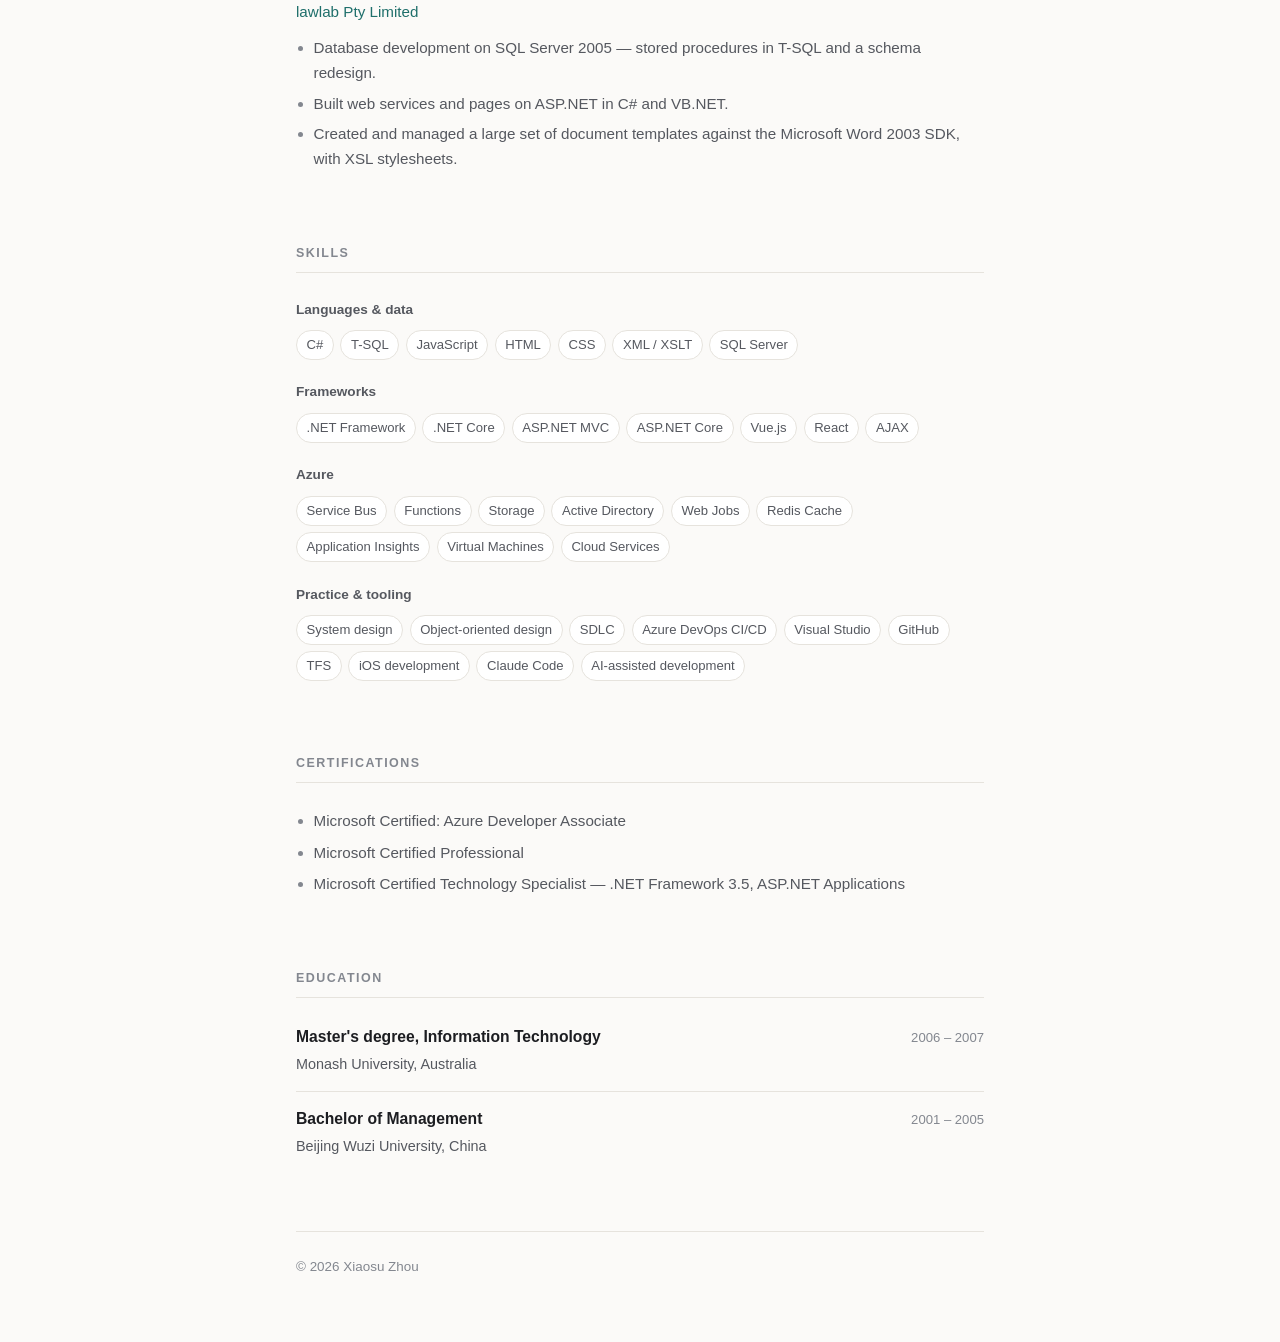
==== commit 082723d1: "Rewrite About as a keyword-rich Professional Summary Fronts the current title, years of experience a" ====
--- a/index.html
+++ b/index.html
@@ -20,15 +20,23 @@
    </header>
 
    <section>
-      <h2>About</h2>
-      <p class="lede">I build and maintain the systems behind Australia's cervical screening
-         program at the Australian Centre for the Prevention of Cervical Cancer, where I've
-         been since 2017. Most of that work is .NET and SQL Server running on Azure — Service
-         Bus, Functions, Storage and App Insights — with a solid share of front-end work
-         alongside it.</p>
-      <p class="lede">I've been writing commercial software since 2008, across health,
-         consulting and legal technology. More recently I've folded AI-assisted development
-         into how I work, using Claude Code day to day.</p>
+      <h2>Professional Summary</h2>
+      <p class="lede">Senior Analyst Programmer with over 15 years of commercial software
+         engineering experience across healthcare, consulting and legal technology. Since 2017
+         I have designed, built and maintained the .NET systems supporting cervical cancer
+         screening and prevention at the Australian Centre for the Prevention of Cervical
+         Cancer — healthcare applications handling sensitive clinical data, where accuracy and
+         reliability are not negotiable.</p>
+      <p class="lede">My core stack is C# and T-SQL across .NET Framework and .NET Core, with
+         ASP.NET MVC and ASP.NET Core on the server and Vue.js and React on the client. I work
+         extensively in Microsoft Azure — Service Bus, Azure Functions, Web Jobs, Storage,
+         Active Directory, Redis Cache and Application Insights — and deliver through Azure
+         DevOps CI/CD pipelines. Microsoft Certified: Azure Developer Associate.</p>
+      <p class="lede">I work comfortably at both ends of delivery: system design and
+         object-oriented architecture on one side, hands-on implementation, SQL Server
+         development and legacy .NET modernisation on the other. More recently I have
+         incorporated AI-assisted development into my workflow, using Claude Code day to
+         day.</p>
    </section>
 
    <section>
